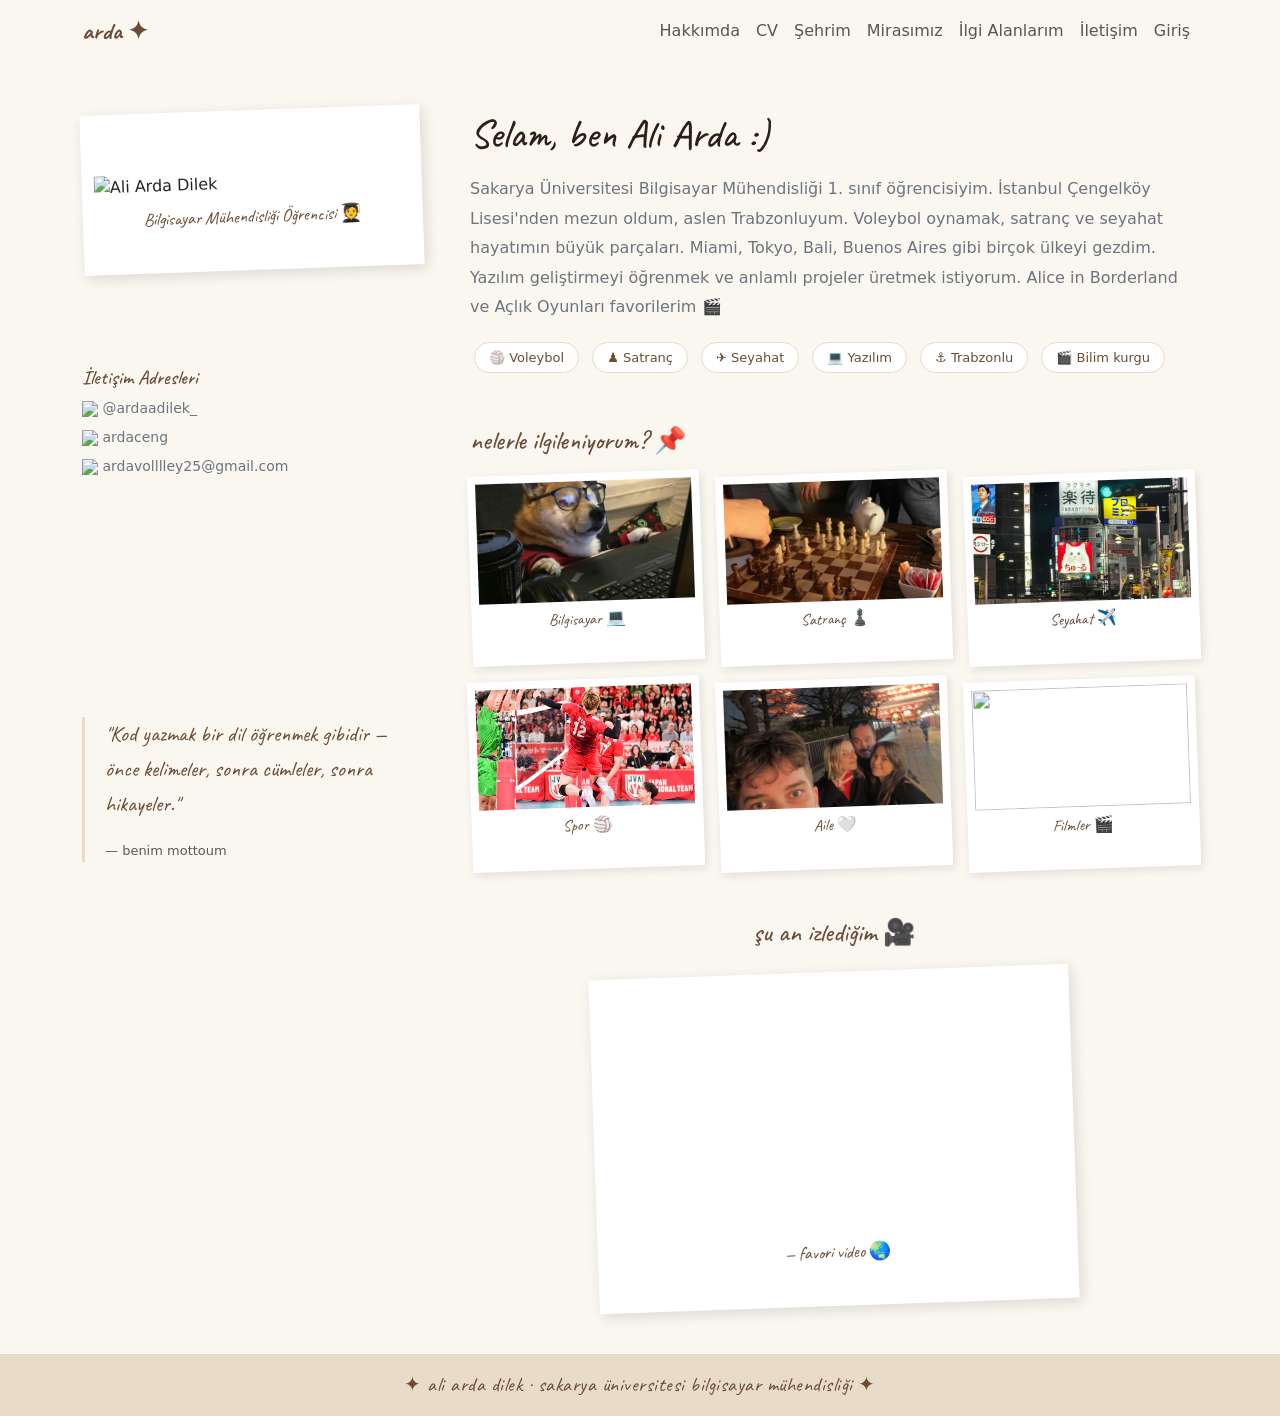
==== index.html @ b77e7826 "index html yapildi" ====
<!DOCTYPE html>
<html lang="tr">
<head>
<meta charset="UTF-8">
<meta name="viewport" content="width=device-width, initial-scale=1.0">
<title>Ali Arda Dilek</title>
<link href="https://cdn.jsdelivr.net/npm/bootstrap@5.3.3/dist/css/bootstrap.min.css" rel="stylesheet">
<link href="https://fonts.googleapis.com/css2?family=Caveat:wght@600&display=swap" rel="stylesheet">
<style>
body { background: #FAF6F0; }
nav { background: transparent !important; border-bottom: none; }
.polaroid {
    background: white;
    padding: 12px 12px 40px;
    box-shadow: 3px 4px 14px rgba(0,0,0,0.12);
    transform: rotate(-2deg);
    transition: transform 0.3s;
}
.polaroid:hover { transform: rotate(0deg); }
.polaroid img { width: 100%; height: 400px; object-fit: cover; object-position: top; }
.polaroid-label { font-family: 'Caveat', cursive; font-size: 18px; color: #6B4C35; text-align: center; margin-top: 8px; }
.chip {
    background: white;
    border: 1px solid #e8dcc8;
    border-radius: 50px;
    padding: 5px 14px;
    font-size: 13px;
    color: #6B4C35;
    display: inline-block;
    margin: 4px;
}
.p-card {
    background: white;
    padding: 8px 8px 32px;
    box-shadow: 2px 3px 10px rgba(0,0,0,0.10);
    transition: transform 0.3s;
}
.p-card:nth-child(odd)  { transform: rotate(-2deg); }
.p-card:nth-child(even) { transform: rotate(2deg); }
.p-card:hover { transform: rotate(0deg) scale(1.05); z-index: 10; position: relative; }
.p-card img { width: 100%; height: 120px; object-fit: cover; }
.p-card .p-label { font-family: 'Caveat', cursive; font-size: 16px; color: #6B4C35; text-align: center; margin-top: 6px; }
footer { background: #e8dcc8; font-family: 'Caveat', cursive; font-size: 20px; color: #6B4C35; letter-spacing: 0.5px; }
</style>
</head>
<body>

<!-- NAV -->
<nav class="navbar navbar-expand-lg">
  <div class="container">
    <a class="navbar-brand fw-bold" href="index.html" style="font-family:'Caveat',cursive; font-size:24px; color:#6B4C35;">arda ✦</a>
    <button class="navbar-toggler" type="button" data-bs-toggle="collapse" data-bs-target="#navMenu">
      <span class="navbar-toggler-icon"></span>
    </button>
    <div class="collapse navbar-collapse" id="navMenu">
      <ul class="navbar-nav ms-auto">
        <li class="nav-item"><a class="nav-link" href="index.html">Hakkımda</a></li>
        <li class="nav-item"><a class="nav-link" href="cv.html">CV</a></li>
        <li class="nav-item"><a class="nav-link" href="sehrim.html">Şehrim</a></li>
        <li class="nav-item"><a class="nav-link" href="miras.html">Mirasımız</a></li>
        <li class="nav-item"><a class="nav-link" href="ilgi.html">İlgi Alanlarım</a></li>
        <li class="nav-item"><a class="nav-link" href="iletisim.html">İletişim</a></li>
        <li class="nav-item"><a class="nav-link" href="login.html">Giriş</a></li>
      </ul>
    </div>
  </div>
</nav>

<main class="container my-5">
  <div class="row align-items-start g-5">
   

    <!-- Sol: Polaroid + İletişim + Motto -->
    <div class="col-md-4">
      <div class="polaroid">
        <br><br>
        <img src="images/profil.jpg" alt="Ali Arda Dilek">
        <div class="polaroid-label">Bilgisayar Mühendisliği Öğrencisi 🧑‍🎓</div>
      </div>
      <br>
      <br>
      <br>
      <br>

    
      <h6 style="font-family:'Caveat',cursive; color:#6B4C35; font-size:20px;">İletişim Adresleri</h6>
      <div class="mt-2 d-flex flex-column gap-2">
    
        <a href="https://instagram.com/ardaadilek_" target="_blank" class="text-decoration-none text-secondary small">
          <img src="https://cdn-icons-png.flaticon.com/512/2111/2111463.png" width="18"> @ardaadilek_
        </a>
        <a href="https://github.com/ardaceng" target="_blank" class="text-decoration-none text-secondary small">
          <img src="https://cdn-icons-png.flaticon.com/512/25/25231.png" width="18"> ardaceng
        </a>
        <a href="mailto:ardavolllley25@gmail.com" class="text-decoration-none text-secondary small">
          <img src="https://cdn-icons-png.flaticon.com/512/732/732200.png" width="18"> ardavolllley25@gmail.com
        </a>
      </div>
      <br><br>
      <br><br>
      <br><br>
       <br><br>
      <br>
      <div class="mt-4" style="border-left: 3px solid #e8dcc8; padding-left: 20px;">
        <p style="font-family:'Caveat',cursive; font-size:22px; color:#6B4C35; line-height:1.6;">
          "Kod yazmak bir dil öğrenmek gibidir — önce kelimeler, sonra cümleler, sonra hikayeler."
        </p>
        <span class="text-muted" style="font-size:13px;">— benim mottoum</span>
      </div>
    </div>

    <!-- Sağ: Biyografi + Chipler + İlgi Alanları + Video -->
    <div class="col-md-8">
      <h1 class="mb-3" style="font-family:'Caveat',cursive; font-size:40px; color:#2C1F14;">Selam, ben Ali Arda :)</h1>
      <p class="text-secondary" style="line-height:1.85;">
        Sakarya Üniversitesi Bilgisayar Mühendisliği 1. sınıf öğrencisiyim. İstanbul Çengelköy Lisesi'nden mezun oldum, aslen Trabzonluyum. Voleybol oynamak, satranç ve seyahat hayatımın büyük parçaları. Miami, Tokyo, Bali, Buenos Aires gibi birçok ülkeyi gezdim. Yazılım geliştirmeyi öğrenmek ve anlamlı projeler üretmek istiyorum. Alice in Borderland ve Açlık Oyunları favorilerim 🎬
      </p>
      <div class="mt-3">
        <span class="chip">🏐 Voleybol</span>
        <span class="chip">♟️ Satranç</span>
        <span class="chip">✈️ Seyahat</span>
        <span class="chip">💻 Yazılım</span>
        <span class="chip">⚓ Trabzonlu</span>
        <span class="chip">🎬 Bilim kurgu</span>
      </div>

      <!-- İlgi Alanları -->
      <h5 class="mt-5 mb-3" style="font-family:'Caveat',cursive; font-size:26px; color:#6B4C35;">nelerle ilgileniyorum? 📌</h5>
      <div class="row row-cols-3 g-3">
        <div class="col"><div class="p-card"><img src="images/PC.jpg"><div class="p-label">Bilgisayar 💻</div></div></div>
        <div class="col"><div class="p-card"><img src="images/Chess.jpg"><div class="p-label">Satranç ♟️</div></div></div>
        <div class="col"><div class="p-card"><img src="images/Seyahat.jpg"><div class="p-label">Seyahat ✈️</div></div></div>
        <div class="col"><div class="p-card"><img src="images/Spor.jpg"><div class="p-label">Spor 🏐</div></div></div>
        <div class="col"><div class="p-card"><img src="images/Aile.jpg"><div class="p-label">Aile 🤍</div></div></div>
        <div class="col"><div class="p-card"><img src="images/Film.jpg"><div class="p-label">Filmler 🎬</div></div></div>
      </div>

      <!-- Video -->
      <h5 class="mt-5 mb-3" align="center" style="font-family:'Caveat',cursive; font-size:26px; color:#6B4C35;">şu an izlediğim 🎥</h5>
      <div class="d-flex justify-content-center mt-4">
        <div class="polaroid" style="max-width: 480px; width: 100%;">
          <iframe width="100%" height="240" src="https://www.youtube.com/embed/Z9OGwHLcI9I" frameborder="0" allowfullscreen></iframe>
          <div class="polaroid-label">— favori video 🌏</div>
        </div>
      </div>

    </div>
  </div>
</main>

<footer class="text-center py-3">✦ ali arda dilek · sakarya üniversitesi bilgisayar mühendisliği ✦</footer>

<script src="https://cdn.jsdelivr.net/npm/bootstrap@5.3.3/dist/js/bootstrap.bundle.min.js"></script>
</body>
</html>
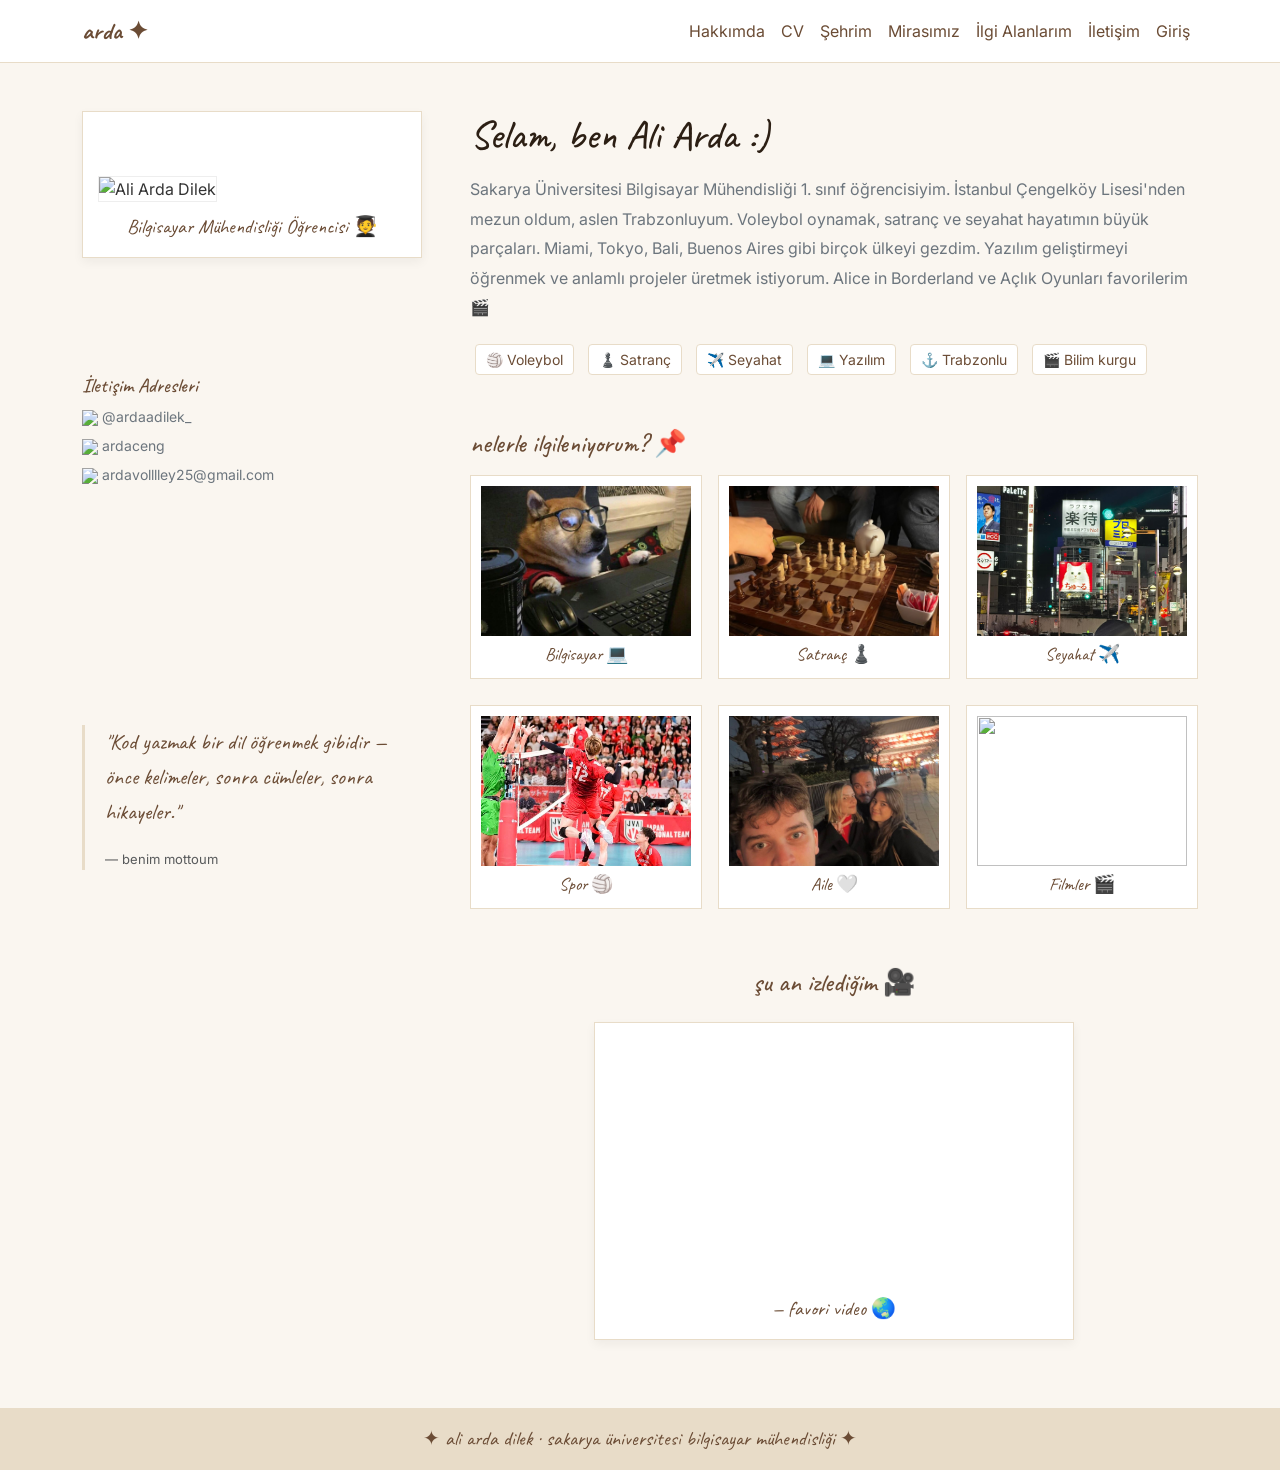
==== commit a5675e29: "Proje  Htdocs dosyasi icine alindi" ====
--- a/index.html
+++ b/index.html
@@ -1,155 +1,156 @@
 <!DOCTYPE html>
 <html lang="tr">
+
 <head>
-<meta charset="UTF-8">
-<meta name="viewport" content="width=device-width, initial-scale=1.0">
-<title>Ali Arda Dilek</title>
-<link href="https://cdn.jsdelivr.net/npm/bootstrap@5.3.3/dist/css/bootstrap.min.css" rel="stylesheet">
-<link href="https://fonts.googleapis.com/css2?family=Caveat:wght@600&display=swap" rel="stylesheet">
-<style>
-body { background: #FAF6F0; }
-nav { background: transparent !important; border-bottom: none; }
-.polaroid {
-    background: white;
-    padding: 12px 12px 40px;
-    box-shadow: 3px 4px 14px rgba(0,0,0,0.12);
-    transform: rotate(-2deg);
-    transition: transform 0.3s;
-}
-.polaroid:hover { transform: rotate(0deg); }
-.polaroid img { width: 100%; height: 400px; object-fit: cover; object-position: top; }
-.polaroid-label { font-family: 'Caveat', cursive; font-size: 18px; color: #6B4C35; text-align: center; margin-top: 8px; }
-.chip {
-    background: white;
-    border: 1px solid #e8dcc8;
-    border-radius: 50px;
-    padding: 5px 14px;
-    font-size: 13px;
-    color: #6B4C35;
-    display: inline-block;
-    margin: 4px;
-}
-.p-card {
-    background: white;
-    padding: 8px 8px 32px;
-    box-shadow: 2px 3px 10px rgba(0,0,0,0.10);
-    transition: transform 0.3s;
-}
-.p-card:nth-child(odd)  { transform: rotate(-2deg); }
-.p-card:nth-child(even) { transform: rotate(2deg); }
-.p-card:hover { transform: rotate(0deg) scale(1.05); z-index: 10; position: relative; }
-.p-card img { width: 100%; height: 120px; object-fit: cover; }
-.p-card .p-label { font-family: 'Caveat', cursive; font-size: 16px; color: #6B4C35; text-align: center; margin-top: 6px; }
-footer { background: #e8dcc8; font-family: 'Caveat', cursive; font-size: 20px; color: #6B4C35; letter-spacing: 0.5px; }
-</style>
+  <meta charset="UTF-8">
+  <meta name="viewport" content="width=device-width, initial-scale=1.0">
+  <title>Ali Arda Dilek</title>
+  <link href="https://cdn.jsdelivr.net/npm/bootstrap@5.3.3/dist/css/bootstrap.min.css" rel="stylesheet">
+  <link href="https://fonts.googleapis.com/css2?family=Caveat:wght@600&family=Inter:wght@400;500&display=swap"
+    rel="stylesheet">
+  <link rel="stylesheet" href="css/index.css">
 </head>
+
 <body>
 
-<!-- NAV -->
-<nav class="navbar navbar-expand-lg">
-  <div class="container">
-    <a class="navbar-brand fw-bold" href="index.html" style="font-family:'Caveat',cursive; font-size:24px; color:#6B4C35;">arda ✦</a>
-    <button class="navbar-toggler" type="button" data-bs-toggle="collapse" data-bs-target="#navMenu">
-      <span class="navbar-toggler-icon"></span>
-    </button>
-    <div class="collapse navbar-collapse" id="navMenu">
-      <ul class="navbar-nav ms-auto">
-        <li class="nav-item"><a class="nav-link" href="index.html">Hakkımda</a></li>
-        <li class="nav-item"><a class="nav-link" href="cv.html">CV</a></li>
-        <li class="nav-item"><a class="nav-link" href="sehrim.html">Şehrim</a></li>
-        <li class="nav-item"><a class="nav-link" href="miras.html">Mirasımız</a></li>
-        <li class="nav-item"><a class="nav-link" href="ilgi.html">İlgi Alanlarım</a></li>
-        <li class="nav-item"><a class="nav-link" href="iletisim.html">İletişim</a></li>
-        <li class="nav-item"><a class="nav-link" href="login.html">Giriş</a></li>
-      </ul>
-    </div>
-  </div>
-</nav>
-
-<main class="container my-5">
-  <div class="row align-items-start g-5">
-   
-
-    <!-- Sol: Polaroid + İletişim + Motto -->
-    <div class="col-md-4">
-      <div class="polaroid">
-        <br><br>
-        <img src="images/profil.jpg" alt="Ali Arda Dilek">
-        <div class="polaroid-label">Bilgisayar Mühendisliği Öğrencisi 🧑‍🎓</div>
-      </div>
-      <br>
-      <br>
-      <br>
-      <br>
-
-    
-      <h6 style="font-family:'Caveat',cursive; color:#6B4C35; font-size:20px;">İletişim Adresleri</h6>
-      <div class="mt-2 d-flex flex-column gap-2">
-    
-        <a href="https://instagram.com/ardaadilek_" target="_blank" class="text-decoration-none text-secondary small">
-          <img src="https://cdn-icons-png.flaticon.com/512/2111/2111463.png" width="18"> @ardaadilek_
-        </a>
-        <a href="https://github.com/ardaceng" target="_blank" class="text-decoration-none text-secondary small">
-          <img src="https://cdn-icons-png.flaticon.com/512/25/25231.png" width="18"> ardaceng
-        </a>
-        <a href="mailto:ardavolllley25@gmail.com" class="text-decoration-none text-secondary small">
-          <img src="https://cdn-icons-png.flaticon.com/512/732/732200.png" width="18"> ardavolllley25@gmail.com
-        </a>
-      </div>
-      <br><br>
-      <br><br>
-      <br><br>
-       <br><br>
-      <br>
-      <div class="mt-4" style="border-left: 3px solid #e8dcc8; padding-left: 20px;">
-        <p style="font-family:'Caveat',cursive; font-size:22px; color:#6B4C35; line-height:1.6;">
-          "Kod yazmak bir dil öğrenmek gibidir — önce kelimeler, sonra cümleler, sonra hikayeler."
-        </p>
-        <span class="text-muted" style="font-size:13px;">— benim mottoum</span>
+  <!-- NAV -->
+  <nav class="navbar navbar-expand-lg">
+    <div class="container">
+      <a class="navbar-brand fw-bold" href="index.html"
+        style="font-family:'Caveat',cursive; font-size:24px; color:#6B4C35;">arda ✦</a>
+      <button class="navbar-toggler" type="button" data-bs-toggle="collapse" data-bs-target="#navMenu">
+        <span class="navbar-toggler-icon"></span>
+      </button>
+      <div class="collapse navbar-collapse" id="navMenu">
+        <ul class="navbar-nav ms-auto">
+          <li class="nav-item"><a class="nav-link" href="index.html">Hakkımda</a></li>
+          <li class="nav-item"><a class="nav-link" href="cv.html">CV</a></li>
+          <li class="nav-item"><a class="nav-link" href="sehrim.html">Şehrim</a></li>
+          <li class="nav-item"><a class="nav-link" href="miras.html">Mirasımız</a></li>
+          <li class="nav-item"><a class="nav-link" href="ilgi.html">İlgi Alanlarım</a></li>
+          <li class="nav-item"><a class="nav-link" href="iletisim.html">İletişim</a></li>
+          <li class="nav-item"><a class="nav-link" href="login.html">Giriş</a></li>
+        </ul>
       </div>
     </div>
+  </nav>
 
-    <!-- Sağ: Biyografi + Chipler + İlgi Alanları + Video -->
-    <div class="col-md-8">
-      <h1 class="mb-3" style="font-family:'Caveat',cursive; font-size:40px; color:#2C1F14;">Selam, ben Ali Arda :)</h1>
-      <p class="text-secondary" style="line-height:1.85;">
-        Sakarya Üniversitesi Bilgisayar Mühendisliği 1. sınıf öğrencisiyim. İstanbul Çengelköy Lisesi'nden mezun oldum, aslen Trabzonluyum. Voleybol oynamak, satranç ve seyahat hayatımın büyük parçaları. Miami, Tokyo, Bali, Buenos Aires gibi birçok ülkeyi gezdim. Yazılım geliştirmeyi öğrenmek ve anlamlı projeler üretmek istiyorum. Alice in Borderland ve Açlık Oyunları favorilerim 🎬
-      </p>
-      <div class="mt-3">
-        <span class="chip">🏐 Voleybol</span>
-        <span class="chip">♟️ Satranç</span>
-        <span class="chip">✈️ Seyahat</span>
-        <span class="chip">💻 Yazılım</span>
-        <span class="chip">⚓ Trabzonlu</span>
-        <span class="chip">🎬 Bilim kurgu</span>
-      </div>
+  <main class="container my-5">
+    <div class="row align-items-start g-5">
 
-      <!-- İlgi Alanları -->
-      <h5 class="mt-5 mb-3" style="font-family:'Caveat',cursive; font-size:26px; color:#6B4C35;">nelerle ilgileniyorum? 📌</h5>
-      <div class="row row-cols-3 g-3">
-        <div class="col"><div class="p-card"><img src="images/PC.jpg"><div class="p-label">Bilgisayar 💻</div></div></div>
-        <div class="col"><div class="p-card"><img src="images/Chess.jpg"><div class="p-label">Satranç ♟️</div></div></div>
-        <div class="col"><div class="p-card"><img src="images/Seyahat.jpg"><div class="p-label">Seyahat ✈️</div></div></div>
-        <div class="col"><div class="p-card"><img src="images/Spor.jpg"><div class="p-label">Spor 🏐</div></div></div>
-        <div class="col"><div class="p-card"><img src="images/Aile.jpg"><div class="p-label">Aile 🤍</div></div></div>
-        <div class="col"><div class="p-card"><img src="images/Film.jpg"><div class="p-label">Filmler 🎬</div></div></div>
-      </div>
 
-      <!-- Video -->
-      <h5 class="mt-5 mb-3" align="center" style="font-family:'Caveat',cursive; font-size:26px; color:#6B4C35;">şu an izlediğim 🎥</h5>
-      <div class="d-flex justify-content-center mt-4">
-        <div class="polaroid" style="max-width: 480px; width: 100%;">
-          <iframe width="100%" height="240" src="https://www.youtube.com/embed/Z9OGwHLcI9I" frameborder="0" allowfullscreen></iframe>
-          <div class="polaroid-label">— favori video 🌏</div>
+      <!-- Sol: Polaroid + İletişim + Motto -->
+      <div class="col-md-4">
+        <div class="polaroid">
+          <br><br>
+          <img src="images/profil.jpg" alt="Ali Arda Dilek">
+          <div class="polaroid-label">Bilgisayar Mühendisliği Öğrencisi 🧑‍🎓</div>
+        </div>
+        <br>
+        <br>
+        <br>
+        <br>
+
+
+        <h6 style="font-family:'Caveat',cursive; color:#6B4C35; font-size:20px;">İletişim Adresleri</h6>
+        <div class="mt-2 d-flex flex-column gap-2">
+
+          <a href="https://instagram.com/ardaadilek_" target="_blank" class="text-decoration-none text-secondary small">
+            <img src="https://cdn-icons-png.flaticon.com/512/2111/2111463.png" width="18"> @ardaadilek_
+          </a>
+          <a href="https://github.com/ardaceng" target="_blank" class="text-decoration-none text-secondary small">
+            <img src="https://cdn-icons-png.flaticon.com/512/25/25231.png" width="18"> ardaceng
+          </a>
+          <a href="mailto:ardavolllley25@gmail.com" class="text-decoration-none text-secondary small">
+            <img src="https://cdn-icons-png.flaticon.com/512/732/732200.png" width="18"> ardavolllley25@gmail.com
+          </a>
+        </div>
+        <br><br>
+        <br><br>
+        <br><br>
+        <br><br>
+        <br>
+        <div class="mt-4" style="border-left: 3px solid #e8dcc8; padding-left: 20px;">
+          <p style="font-family:'Caveat',cursive; font-size:22px; color:#6B4C35; line-height:1.6;">
+            "Kod yazmak bir dil öğrenmek gibidir — önce kelimeler, sonra cümleler, sonra hikayeler."
+          </p>
+          <span class="text-muted" style="font-size:13px;">— benim mottoum</span>
         </div>
       </div>
 
+      <!-- Sağ: Biyografi + Chipler + İlgi Alanları + Video -->
+      <div class="col-md-8">
+        <h1 class="mb-3" style="font-family:'Caveat',cursive; font-size:40px; color:#2C1F14;">Selam, ben Ali Arda :)
+        </h1>
+        <p class="text-secondary" style="line-height:1.85;">
+          Sakarya Üniversitesi Bilgisayar Mühendisliği 1. sınıf öğrencisiyim. İstanbul Çengelköy Lisesi'nden mezun
+          oldum, aslen Trabzonluyum. Voleybol oynamak, satranç ve seyahat hayatımın büyük parçaları. Miami, Tokyo, Bali,
+          Buenos Aires gibi birçok ülkeyi gezdim. Yazılım geliştirmeyi öğrenmek ve anlamlı projeler üretmek istiyorum.
+          Alice in Borderland ve Açlık Oyunları favorilerim 🎬
+        </p>
+        <div class="mt-3">
+          <span class="chip">🏐 Voleybol</span>
+          <span class="chip">♟️ Satranç</span>
+          <span class="chip">✈️ Seyahat</span>
+          <span class="chip">💻 Yazılım</span>
+          <span class="chip">⚓ Trabzonlu</span>
+          <span class="chip">🎬 Bilim kurgu</span>
+        </div>
+
+        <!-- İlgi Alanları -->
+        <h5 class="mt-5 mb-3" style="font-family:'Caveat',cursive; font-size:26px; color:#6B4C35;">nelerle
+          ilgileniyorum? 📌</h5>
+        <div class="row row-cols-3 g-3">
+          <div class="col">
+            <div class="p-card"><img src="images/PC.jpg">
+              <div class="p-label">Bilgisayar 💻</div>
+            </div>
+          </div>
+          <div class="col">
+            <div class="p-card"><img src="images/Chess.jpg">
+              <div class="p-label">Satranç ♟️</div>
+            </div>
+          </div>
+          <div class="col">
+            <div class="p-card"><img src="images/Seyahat.jpg">
+              <div class="p-label">Seyahat ✈️</div>
+            </div>
+          </div>
+          <div class="col">
+            <div class="p-card"><img src="images/Spor.jpg">
+              <div class="p-label">Spor 🏐</div>
+            </div>
+          </div>
+          <div class="col">
+            <div class="p-card"><img src="images/Aile.jpg">
+              <div class="p-label">Aile 🤍</div>
+            </div>
+          </div>
+          <div class="col">
+            <div class="p-card"><img src="images/Film.jpg">
+              <div class="p-label">Filmler 🎬</div>
+            </div>
+          </div>
+        </div>
+
+        <!-- Video -->
+        <h5 class="mt-5 mb-3" align="center" style="font-family:'Caveat',cursive; font-size:26px; color:#6B4C35;">şu an
+          izlediğim 🎥</h5>
+        <div class="d-flex justify-content-center mt-4">
+          <div class="polaroid" style="max-width: 480px; width: 100%;">
+            <iframe width="100%" height="240" src="https://www.youtube.com/embed/Z9OGwHLcI9I" frameborder="0"
+              allowfullscreen></iframe>
+            <div class="polaroid-label">— favori video 🌏</div>
+          </div>
+        </div>
+
+      </div>
     </div>
-  </div>
-</main>
+  </main>
 
-<footer class="text-center py-3">✦ ali arda dilek · sakarya üniversitesi bilgisayar mühendisliği ✦</footer>
+  <footer class="text-center py-3">✦ ali arda dilek · sakarya üniversitesi bilgisayar mühendisliği ✦</footer>
 
-<script src="https://cdn.jsdelivr.net/npm/bootstrap@5.3.3/dist/js/bootstrap.bundle.min.js"></script>
+  <script src="https://cdn.jsdelivr.net/npm/bootstrap@5.3.3/dist/js/bootstrap.bundle.min.js"></script>
 </body>
+
 </html>
--- a/css/index.css
+++ b/css/index.css
@@ -0,0 +1,76 @@
+body {
+    background: #FAF6F0;
+    color: #333;
+    font-family: 'Inter', sans-serif;
+}
+
+nav {
+    background: #fff !important;
+    border-bottom: 1px solid #e8dcc8;
+}
+
+.nav-link {
+    color: #6B4C35 !important;
+}
+
+.polaroid {
+    background: white;
+    padding: 15px;
+    border: 1px solid #e8dcc8;
+    box-shadow: 0 4px 10px rgba(0, 0, 0, 0.05);
+    margin-bottom: 20px;
+}
+
+.polaroid img {
+    width: 100%;
+    height: auto;
+    border: 1px solid #eee;
+}
+
+.polaroid-label {
+    font-family: 'Caveat', cursive;
+    font-size: 20px;
+    color: #6B4C35;
+    text-align: center;
+    margin-top: 10px;
+}
+
+.chip {
+    background: #fff;
+    border: 1px solid #e8dcc8;
+    border-radius: 4px;
+    padding: 4px 10px;
+    font-size: 14px;
+    color: #6B4C35;
+    display: inline-block;
+    margin: 5px;
+}
+
+.p-card {
+    background: white;
+    border: 1px solid #e8dcc8;
+    padding: 10px;
+    margin-bottom: 10px;
+}
+
+.p-card img {
+    width: 100%;
+    height: 150px;
+    object-fit: cover;
+}
+
+.p-card .p-label {
+    font-family: 'Caveat', cursive;
+    font-size: 18px;
+    color: #6B4C35;
+    text-align: center;
+    margin-top: 5px;
+}
+
+footer {
+    background: #e8dcc8;
+    padding: 20px 0;
+    font-family: 'Caveat', cursive;
+    font-size: 20px;
+    color: #6B4C35;
+}
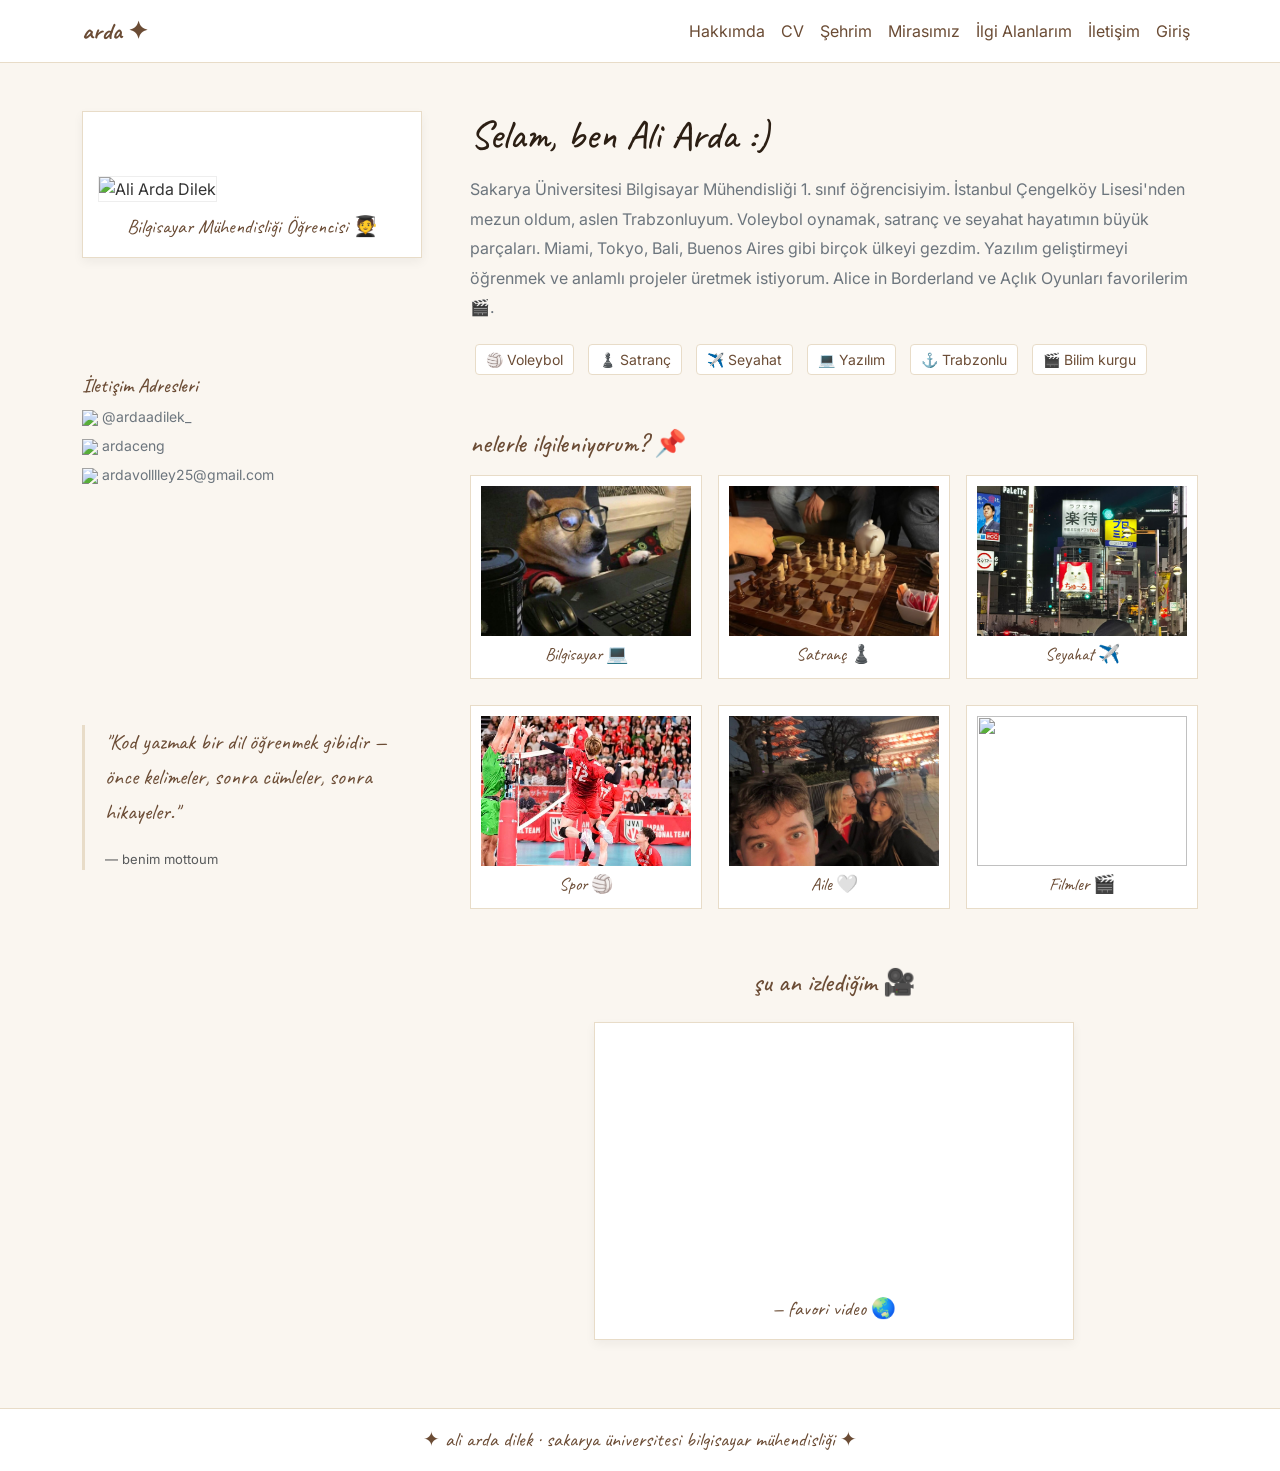
==== commit 2456a85c: "css lerde kucuk bir kisim guncellendi" ====
--- a/index.html
+++ b/index.html
@@ -86,7 +86,7 @@
           Sakarya Üniversitesi Bilgisayar Mühendisliği 1. sınıf öğrencisiyim. İstanbul Çengelköy Lisesi'nden mezun
           oldum, aslen Trabzonluyum. Voleybol oynamak, satranç ve seyahat hayatımın büyük parçaları. Miami, Tokyo, Bali,
           Buenos Aires gibi birçok ülkeyi gezdim. Yazılım geliştirmeyi öğrenmek ve anlamlı projeler üretmek istiyorum.
-          Alice in Borderland ve Açlık Oyunları favorilerim 🎬
+          Alice in Borderland ve Açlık Oyunları favorilerim 🎬.
         </p>
         <div class="mt-3">
           <span class="chip">🏐 Voleybol</span>
--- a/css/index.css
+++ b/css/index.css
@@ -68,7 +68,8 @@
 }
 
 footer {
-    background: #e8dcc8;
+    background: #fff;
+    border-top: 1px solid #e8dcc8;
     padding: 20px 0;
     font-family: 'Caveat', cursive;
     font-size: 20px;
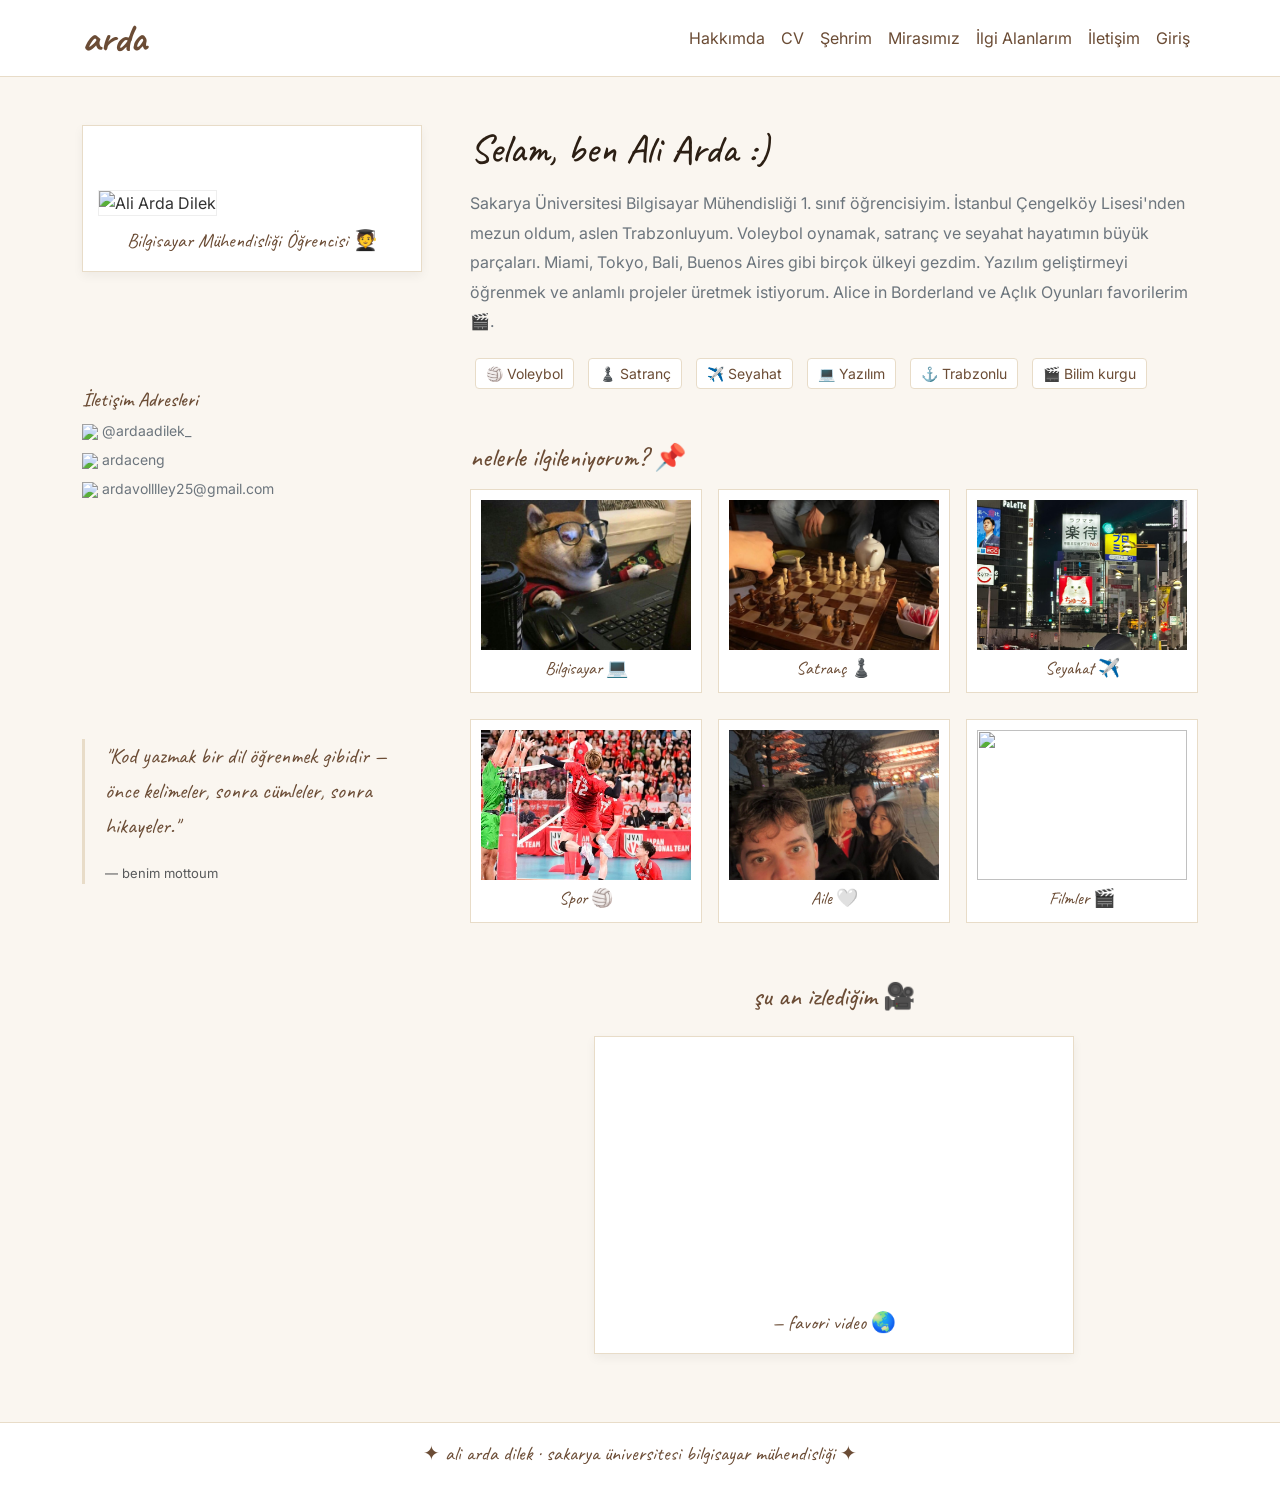
==== commit 16db75d0: "Genel Guncelleme yapildi" ====
--- a/index.html
+++ b/index.html
@@ -16,8 +16,8 @@
   <!-- NAV -->
   <nav class="navbar navbar-expand-lg">
     <div class="container">
-      <a class="navbar-brand fw-bold" href="index.html"
-        style="font-family:'Caveat',cursive; font-size:24px; color:#6B4C35;">arda ✦</a>
+      <a class="navbar-brand" href="index.html"
+        style="font-family: 'Caveat', cursive; font-size: 2.5rem; color: #6B4C35 !important; font-weight: 700; padding: 0;">arda</a>
       <button class="navbar-toggler" type="button" data-bs-toggle="collapse" data-bs-target="#navMenu">
         <span class="navbar-toggler-icon"></span>
       </button>
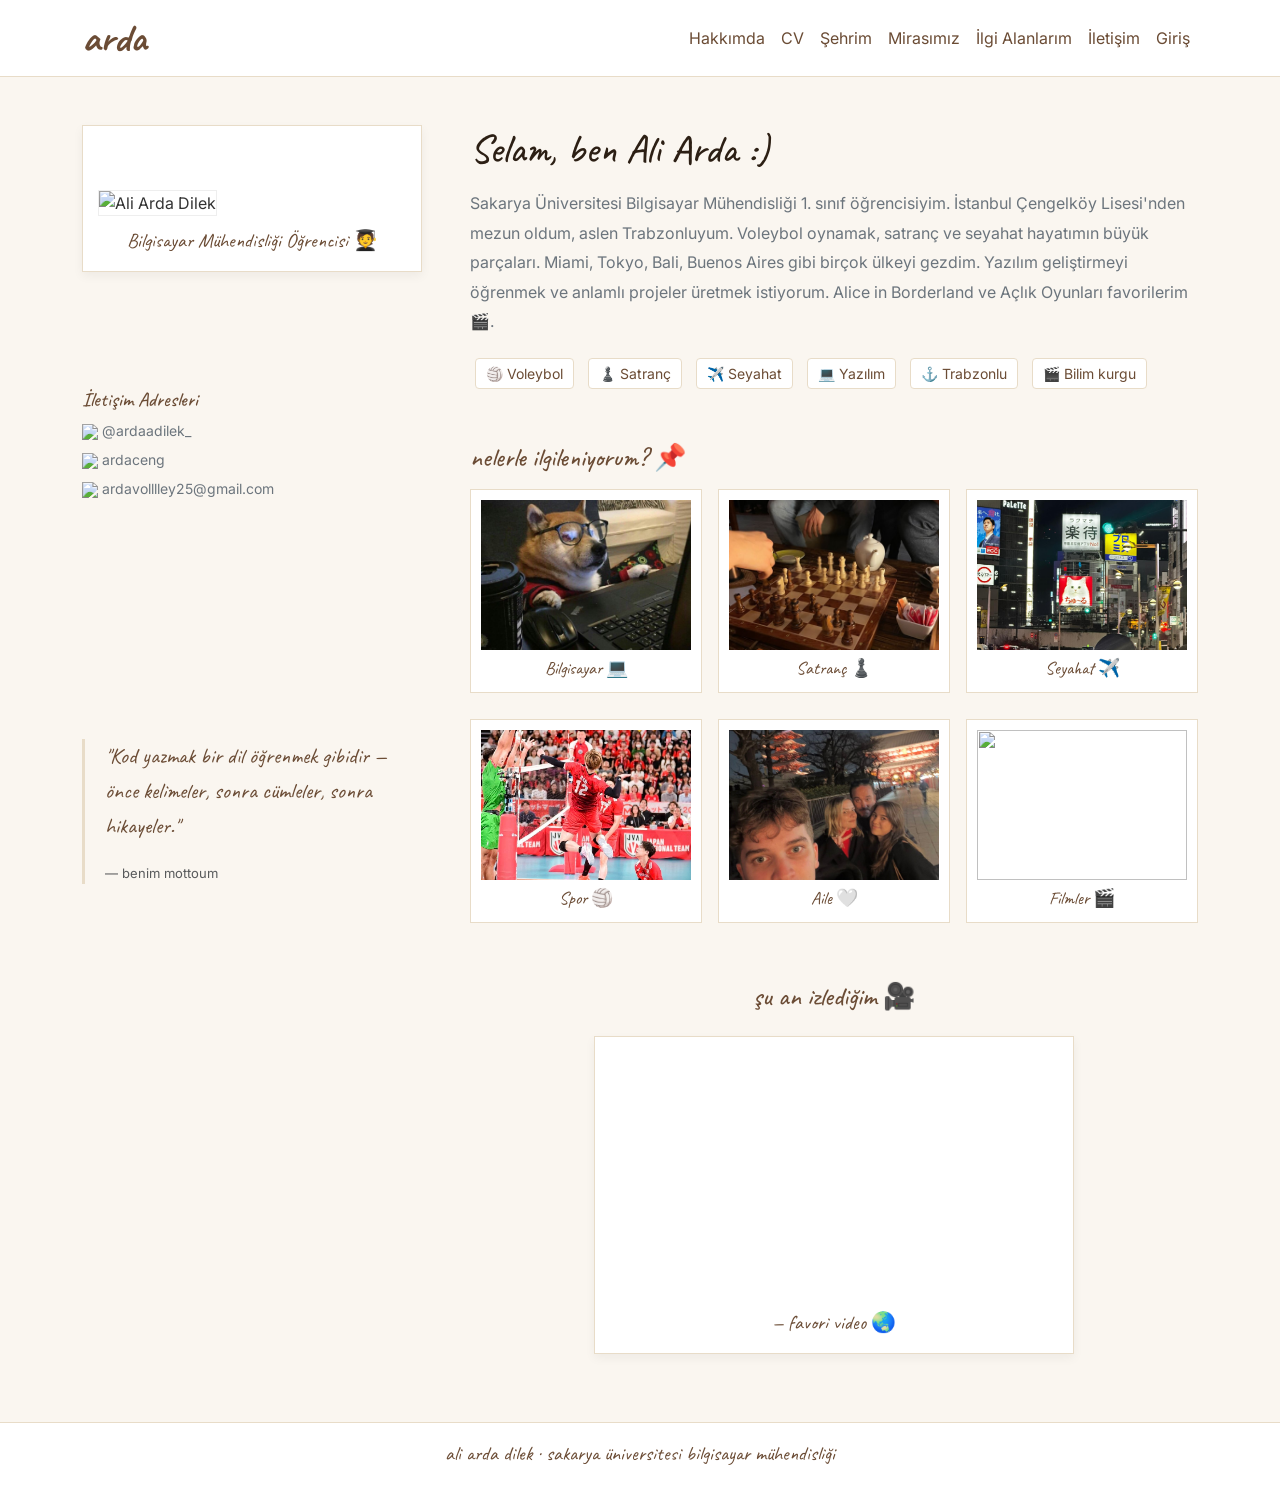
==== commit c541d09a: "+1 Guncelleme" ====
--- a/index.html
+++ b/index.html
@@ -148,7 +148,7 @@
     </div>
   </main>
 
-  <footer class="text-center py-3">✦ ali arda dilek · sakarya üniversitesi bilgisayar mühendisliği ✦</footer>
+  <footer class="text-center py-3">ali arda dilek · sakarya üniversitesi bilgisayar mühendisliği</footer>
 
   <script src="https://cdn.jsdelivr.net/npm/bootstrap@5.3.3/dist/js/bootstrap.bundle.min.js"></script>
 </body>
